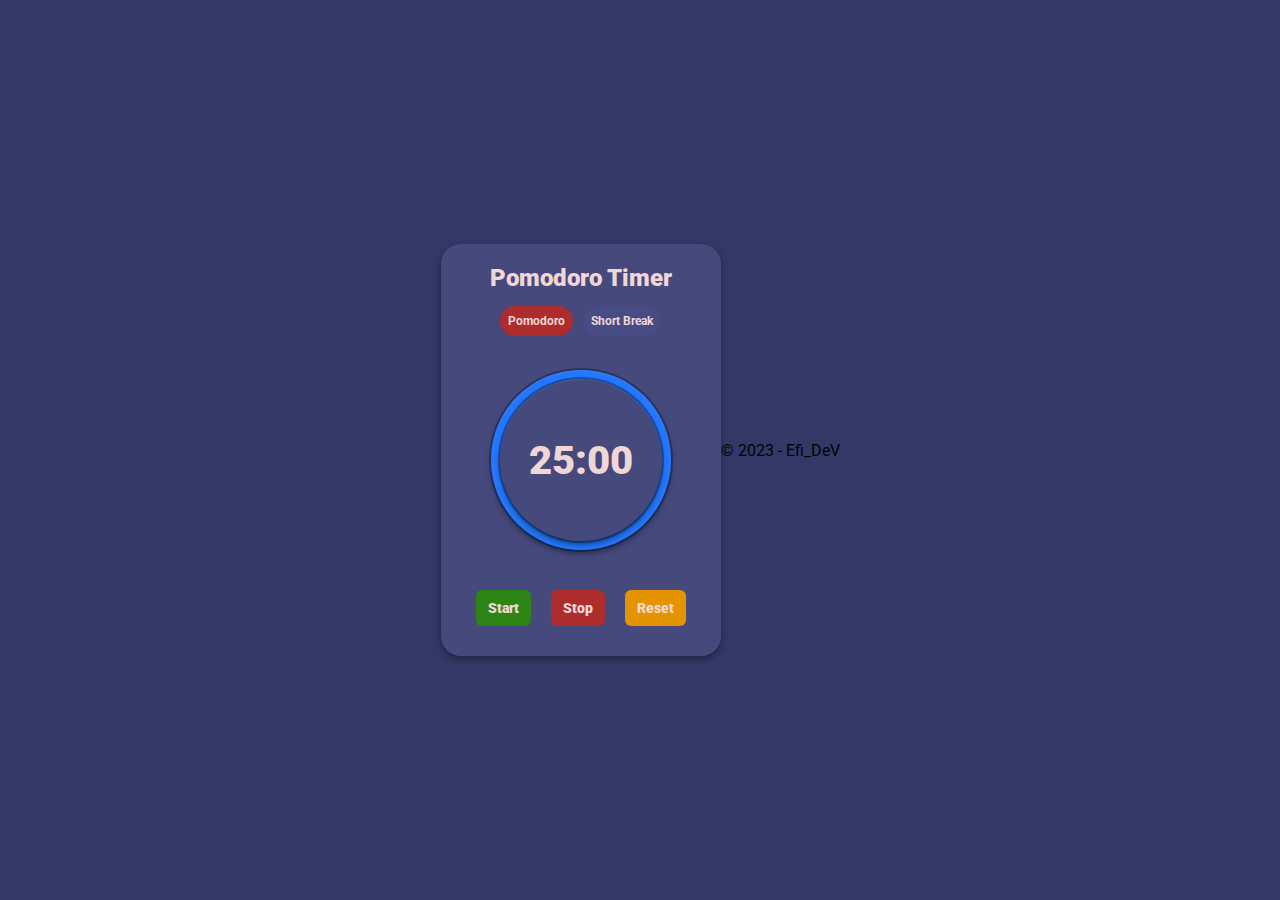
==== pomodoro-app/index.html @ 64daf6ca "favicon" ====
<!DOCTYPE html>
<html lang="pt-br">

<head>
    <meta charset="UTF-8">
    <meta http-equiv="X-UA-Compatible" content="IE=edge">
    <meta name="viewport" content="width=device-width, initial-scale=1.0">
    
    
    <!-- Font Roboto -->
    <link rel="preconnect" href="https://fonts.googleapis.com">
    <link rel="preconnect" href="https://fonts.gstatic.com" crossorigin>
    <link href="https://fonts.googleapis.com/css2?family=Roboto:wght@100;300;400;500;700;900&display=swap"
        rel="stylesheet">

    <link rel="stylesheet" href="css/style.css">
    <link rel="shortcut icon" href="favicon_io/favicon-32x32.png" type="image/x-icon">
    <title>Pomodoro App</title>

</head>

<body>

    <div class="container">

        <div class="card">

            <div class="card-header">
                <h1>Pomodoro Timer</h1>
                <div class="card-header-buttons">

                    <button id="buttonTypePomodoro"
                            class="active" 
                            onclick="setPomodoroType(TIMER_TYPE_POMODORO);">
                            Pomodoro
                    </button>

                    <button id="buttonTypeShortBreak"
                            onclick="setPomodoroType(TIMER_TYPE_SHORT_BREAK);">
                        Short Break
                    </button>

                </div>
            </div>

            <div class="card-body">

                <div id="circularProgressBar" class="progress-bar">
                    <div class="progress-bar-inner">
                        <h2 class="progress-value">25:00</h2>
                    </div>
                </div>

            </div>

            <div class="card-footer">

                <button class="btn-sucess" onclick="startTimer();">Start</button>
                <button class="btn-danger" onclick="stopTimer();">Stop</button>
                <button onclick="resetTimer();">Reset</button>

            </div>

        </div>

    </div>
   

    <script src="js/main.js"></script>
   

</body>
<footer>
    <p>&copy; 2023 - Efi_DeV</p>
</footer>

</html>
---- pomodoro-app/css/style.css ----
*,
*:after,
*:before {
  margin: 0;
  padding: 0;
  border: 0;
  font-size: 100%;
  vertical-align: baseline;
  text-decoration: none;
}
:root {
  --yellow: #e49400;
  --green: #2d8515;
  --red: #ad2d2d;
  --blue: #2477ff;
  --dark-blue: #46497c;
  --purple: #474d84;
  --purple-secondary: #333867;
  --title-primary-color: rgb(241, 214, 214);
}
body * {
  font-family: "Roboto", sans-serif;
}
body {
  height: 100vh;
  display: flex;
  align-items: center;
  justify-content: center;
  background-color: var(--purple-secondary);
}
.container {
  display: flex;
  flex-direction: row;
}

footer {
  align-items: end;

}
.card {
  display: flex;
  flex-direction: column;
  align-items: center;
  justify-content: center;
  padding: 20px;
  border-radius: 20px;
  background: var(--dark-blue);
  box-shadow: rgba(0, 0, 0, 0.16) 0px 3px 6px, rgba(0, 0, 0, 0.23) 0px 3px 6px;
}
.card-header {
  width: 100%;
  display: flex;
  flex-direction: column;
  justify-content: flex-start;
  align-items: center;
  gap: 10px;
}
.card-header h1 {
  font-weight: 900;
  font-size: 24px;
  color: var(--title-primary-color);
}
.card-header-buttons {
  display: flex;
  justify-content: stretch;
  gap: 10px;
  padding: 4px;
}
.card-header-buttons button {
  padding: 8px;
  border-radius: 20px;
  font-weight: 700;
  font-size: 12px;
  background-color: var(--purple);
  color: var(--title-primary-color);
}
.card-header-buttons .active {
  background-color: var(--red);
}

/* card body */
.card-body {
  display: flex;
  flex-direction: row;
  justify-content: center;
  align-items: center;
  padding: 30px;
}
.progress-bar {
  height: 180px;
  width: 180px;
  display: flex;
  align-items: center;
  justify-content: center;
  background: conic-gradient(var(--blue) 360deg, var(--purple) 0deg);
  border-radius: 50%;
  animation: pulse 3s infinite;
  transition: all ease;
  box-shadow: rgba(6, 24, 44, 0.4) 0px 0px 0px 2px,
              rgba(6, 24, 44, 0.65) 0px 4px 6px -1px,
              rgba(255, 255, 255, 0.08) 0px 1px 0px inset;
}
.progress-bar-inner {
  width: 90%;
  height: 90%;
  display: flex;
  align-items: center;
  justify-content: center;
  background: var(--dark-blue);
  border-radius: 50%;
  box-shadow: rgba(6, 24, 44, 0.4) 0px 0px 0px 2px,
              rgba(6, 24, 44, 0.65) 0px 4px 6px -1px,
              rgba(255, 255, 255, 0.08) 0px 1px 0px inset;
}
.progress-bar-inner h2 {
  color: var(--title-primary-color);
  font-weight: 900;
  font-size: 40px;
}
/* card footer */
.card-footer {
  display: flex;
  justify-content: stretch;
  gap: 20px;
  padding: 10px;
}
.card-footer button {
  padding: 10px 12px;
  border-radius: 6px;
  background-color: var(--yellow);
  color: var(--title-primary-color);
  font-weight: 900;
  font-size: 14px;
}
.card-footer .btn-sucess {
  background-color: var(--green);
}
.card-footer .btn-danger {
  background-color: var(--red);
}

@keyframes pulse {
  0% {
    transform: scale(0.97);
    box-shadow: 0 0 0 0 rgba(52, 172, 224, 0.7);
  }
  50% {
    transform: scale(1);
    box-shadow: 0 0 0 10px rgba(52, 172, 224, 0);
  }
  100% {
    transform: scale(0.97);
    box-shadow: 0 0 0 0 rgba(52, 172, 224, 0);
  }
  
}
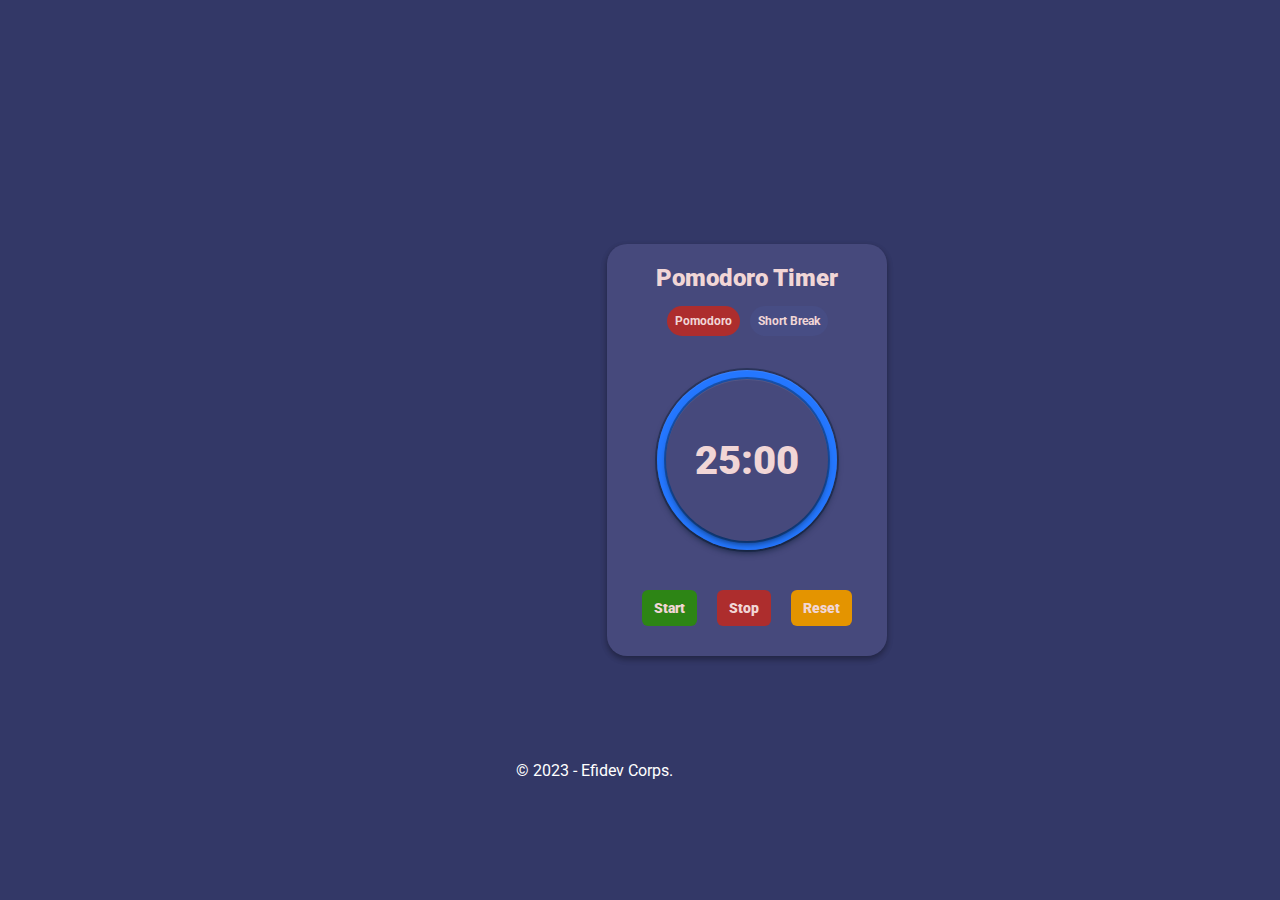
==== commit 7ffc260e: "oi" ====
--- a/pomodoro-app/index.html
+++ b/pomodoro-app/index.html
@@ -20,7 +20,7 @@
 </head>
 
 <body>
-
+    
     <div class="container">
 
         <div class="card">
@@ -58,20 +58,21 @@
                 <button class="btn-sucess" onclick="startTimer();">Start</button>
                 <button class="btn-danger" onclick="stopTimer();">Stop</button>
                 <button onclick="resetTimer();">Reset</button>
+                
+                 
+                
 
             </div>
 
         </div>
 
     </div>
-   
+    <footer>
+        <p>&copy; 2023 - Efidev Corps.</p>
+    </footer>
+    <script src="js/main.js"></script>
+    
+</body>
 
-    <script src="js/main.js"></script>
-   
 
-</body>
-<footer>
-    <p>&copy; 2023 - Efi_DeV</p>
-</footer>
-
-</html>+</html>
--- a/pomodoro-app/css/style.css
+++ b/pomodoro-app/css/style.css
@@ -20,6 +20,7 @@
 }
 body * {
   font-family: "Roboto", sans-serif;
+  
 }
 body {
   height: 100vh;
@@ -34,7 +35,12 @@
 }
 
 footer {
-  align-items: end;
+ color: white;
+ margin-bottom: 50% ;
+ margin-left: -29%;
+ margin-block-end: -50%;
+ align-items: center;
+
 
 }
 .card {
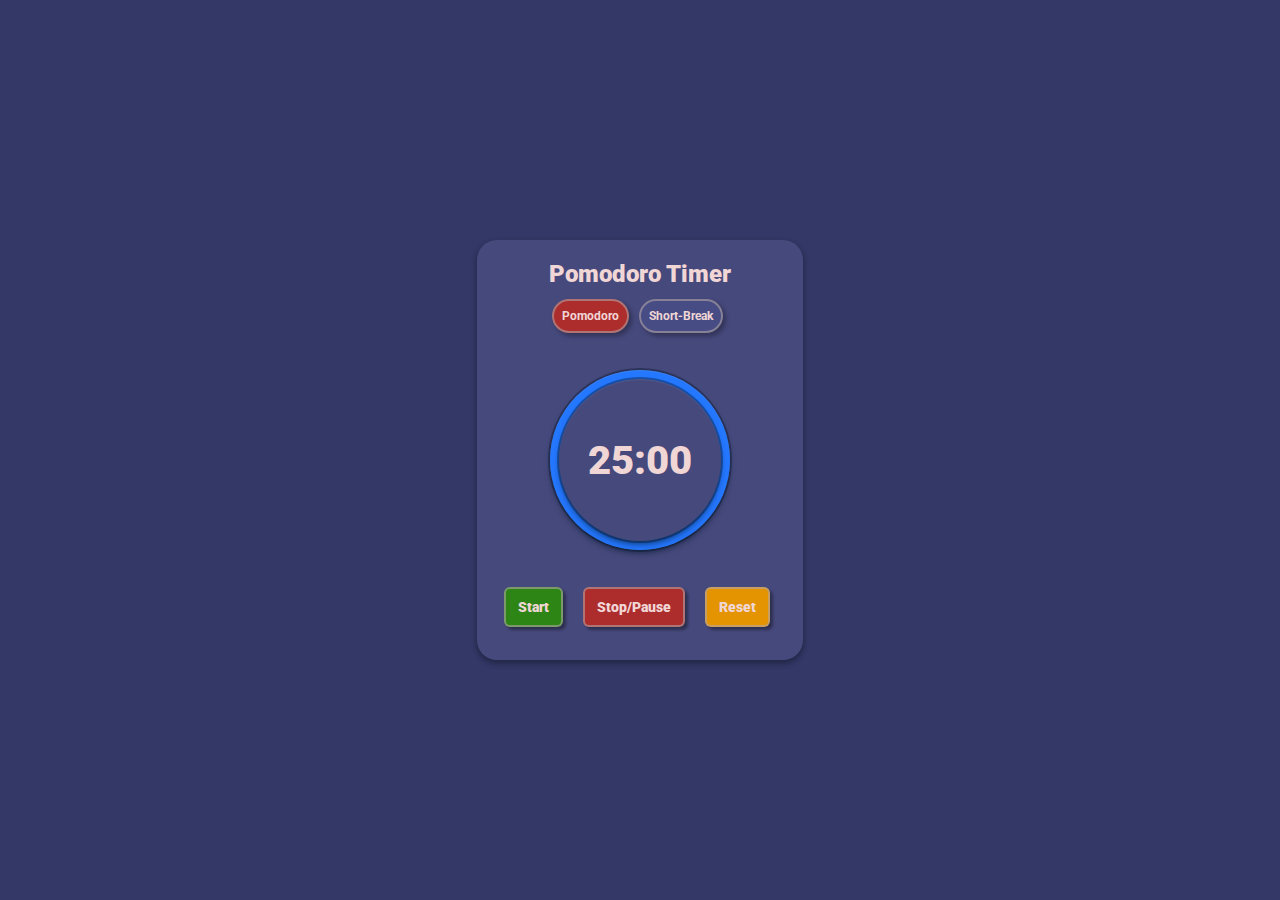
==== commit b54d6fcc: "p" ====
--- a/pomodoro-app/index.html
+++ b/pomodoro-app/index.html
@@ -14,7 +14,7 @@
         rel="stylesheet">
 
     <link rel="stylesheet" href="css/style.css">
-    <link rel="shortcut icon" href="favicon_io/favicon-32x32.png" type="image/x-icon">
+    <link rel="shortcut icon" href="favicon_io/apple-touch-icon.png" type="image/x-icon">
     <title>Pomodoro App</title>
 
 </head>
@@ -37,7 +37,7 @@
 
                     <button id="buttonTypeShortBreak"
                             onclick="setPomodoroType(TIMER_TYPE_SHORT_BREAK);">
-                        Short Break
+                        Short-Break
                     </button>
 
                 </div>
@@ -56,23 +56,17 @@
             <div class="card-footer">
 
                 <button class="btn-sucess" onclick="startTimer();">Start</button>
-                <button class="btn-danger" onclick="stopTimer();">Stop</button>
+                <button class="btn-danger" onclick="stopTimer();">Stop/Pause</button>
                 <button onclick="resetTimer();">Reset</button>
                 
                  
-                
-
             </div>
 
         </div>
 
     </div>
-    <footer>
-        <p>&copy; 2023 - Efidev Corps.</p>
-    </footer>
+    
     <script src="js/main.js"></script>
     
 </body>
-
-
 </html>
--- a/pomodoro-app/css/style.css
+++ b/pomodoro-app/css/style.css
@@ -7,6 +7,10 @@
   font-size: 100%;
   vertical-align: baseline;
   text-decoration: none;
+}
+::-webkit-scrollbar{
+  width: 0px;
+  height: 0px;
 }
 :root {
   --yellow: #e49400;
@@ -34,15 +38,7 @@
   flex-direction: row;
 }
 
-footer {
- color: white;
- margin-bottom: 50% ;
- margin-left: -29%;
- margin-block-end: -50%;
- align-items: center;
 
-
-}
 .card {
   display: flex;
   flex-direction: column;
@@ -71,6 +67,8 @@
   justify-content: stretch;
   gap: 10px;
   padding: 4px;
+  
+  
 }
 .card-header-buttons button {
   padding: 8px;
@@ -79,7 +77,12 @@
   font-size: 12px;
   background-color: var(--purple);
   color: var(--title-primary-color);
-}
+  
+  border: 2px solid rgba(180, 167, 167, 0.587);
+  transform: translate( -3px, -3px);   
+  box-shadow: 3px 3px 5px rgba(0, 0, 0, 0.315);
+ }
+
 .card-header-buttons .active {
   background-color: var(--red);
 }
@@ -100,7 +103,7 @@
   justify-content: center;
   background: conic-gradient(var(--blue) 360deg, var(--purple) 0deg);
   border-radius: 50%;
-  animation: pulse 3s infinite;
+  animation: pulse 5s infinite;
   transition: all ease;
   box-shadow: rgba(6, 24, 44, 0.4) 0px 0px 0px 2px,
               rgba(6, 24, 44, 0.65) 0px 4px 6px -1px,
@@ -137,6 +140,13 @@
   color: var(--title-primary-color);
   font-weight: 900;
   font-size: 14px;
+  t
+}
+  .card-footer button {
+  border: 2px solid rgba(180, 167, 167, 0.587);
+  transform:translate( -3px, -3px);   
+  box-shadow:3px 3px 3px rgba(0, 0, 0, 0.356);
+  
 }
 .card-footer .btn-sucess {
   background-color: var(--green);
